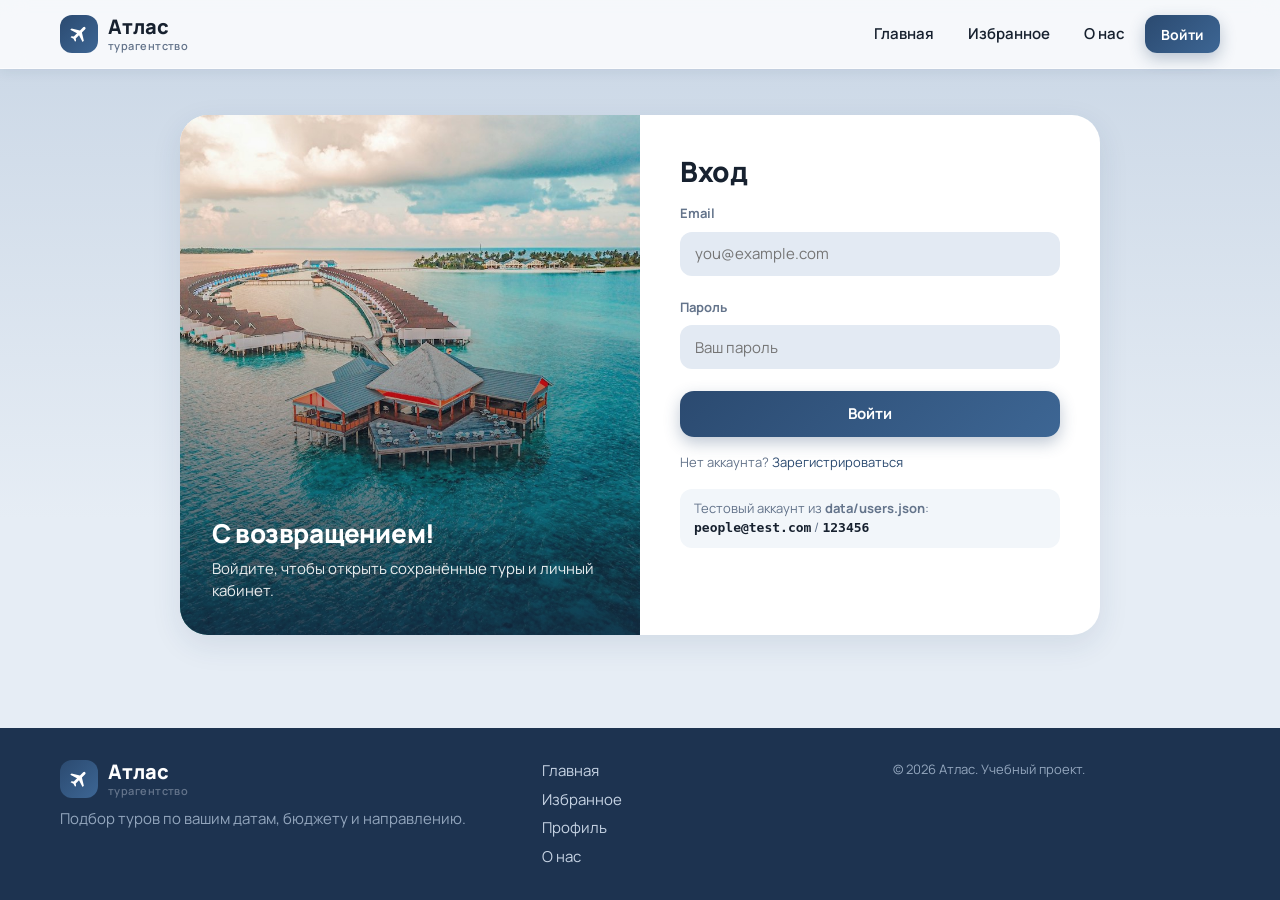
==== login.html @ 8e65e8e6 "Сайт турагентства" ====
<!DOCTYPE html>
<html lang="ru">
<head>
  <meta charset="UTF-8">
  <meta name="viewport" content="width=device-width, initial-scale=1.0">
  <title>Вход - Атлас</title>
  <link rel="preconnect" href="https://fonts.googleapis.com">
  <link rel="stylesheet" href="https://fonts.googleapis.com/css2?family=Manrope:wght@400;600;700;800&display=swap">
  <link rel="icon" href="images/favicon.svg" type="image/svg+xml">
  <link rel="stylesheet" href="css/style.css">
</head>
<body>
  <header id="site-header" class="site-header"></header>

  <main class="container auth-wrap">
    <div class="auth-card">
      <div class="auth-visual" style="background-image:url('images/maldives2.jpg')">
        <h2>С возвращением!</h2>
        <p>Войдите, чтобы открыть сохранённые туры и личный кабинет.</p>
      </div>

      <form class="auth-form" id="login-form" novalidate>
        <h1>Вход</h1>
        <div class="alert alert-error" id="form-error" hidden></div>

        <div>
          <label class="field-label" for="email">Email</label>
          <input class="input" type="email" id="email" autocomplete="email" placeholder="you@example.com" required>
          <div class="field-error" data-error-for="email"></div>
        </div>
        <div>
          <label class="field-label" for="password">Пароль</label>
          <input class="input" type="password" id="password" autocomplete="current-password" placeholder="Ваш пароль" required>
          <div class="field-error" data-error-for="password"></div>
        </div>

        <button type="submit" class="btn btn-primary btn-block">Войти</button>
        <p class="muted small">Нет аккаунта? <a href="register.html" id="to-register">Зарегистрироваться</a></p>
        <p class="demo-hint">Тестовый аккаунт из <b>data/users.json</b>:<br>
          <code>people@test.com</code> / <code>123456</code></p>
      </form>
    </div>
  </main>

  <footer id="site-footer" class="site-footer"></footer>

  <script src="js/store.js"></script>
  <script src="js/ui.js"></script>
  <script src="js/auth.js"></script>
</body>
</html>
---- css/style.css ----
/* Стили сайта турагентства */

:root {
  --bg: #c9d6e5;
  --bg-2: #e6edf5;
  --surface: #ffffff;
  --surface-2: #f2f6fa;
  --field: #e3eaf3;
  --line: #d6e0ea;
  --text: #17212f;
  --muted: #64748b;
  --primary: #2b4a70;
  --primary-2: #3d6694;
  --primary-soft: #dde7f2;
  --accent: #1f9d63;
  --star: #f2b01e;
  --danger: #d64545;
  --radius: 20px;
  --radius-sm: 12px;
  --shadow: 0 10px 30px rgba(31, 58, 95, .10);
  --shadow-sm: 0 3px 12px rgba(31, 58, 95, .08);
  --font: 'Manrope', 'Segoe UI', system-ui, -apple-system, Roboto, Arial, sans-serif;
}

* { box-sizing: border-box; }
html { scroll-behavior: smooth; }
body {
  margin: 0;
  font-family: var(--font);
  font-size: 15px;
  line-height: 1.5;
  color: var(--text);
  background: linear-gradient(180deg, var(--bg) 0%, var(--bg-2) 520px, var(--bg-2) 100%);
  min-height: 100vh;
  display: flex;
  flex-direction: column;
}
main { flex: 1; }
img { max-width: 100%; display: block; }
a { color: var(--primary); text-decoration: none; }
a:hover { color: var(--primary-2); }
h1, h2, h3, h4 { margin: 0; line-height: 1.2; letter-spacing: -.01em; }
p { margin: 0; }
button, input, select { font: inherit; color: inherit; }
[hidden] { display: none !important; }

.container { width: 100%; max-width: 1200px; margin: 0 auto; padding-inline: 20px; }
.muted { color: var(--muted); }
.small { font-size: 13px; }
.section { padding-block: 28px; }
.section-title { font-size: 26px; font-weight: 800; }
.card {
  background: var(--surface);
  border-radius: var(--radius);
  box-shadow: var(--shadow);
  padding: 24px;
}

/* Кнопки */
.btn {
  display: inline-flex; align-items: center; justify-content: center; gap: 8px;
  height: 46px; padding: 0 22px;
  border-radius: 14px; border: 0; cursor: pointer;
  font-weight: 700; font-size: 15px; white-space: nowrap;
  transition: background .2s, transform .1s, box-shadow .2s, opacity .2s;
}
.btn:active { transform: translateY(1px); }
.btn:disabled { opacity: .5; cursor: not-allowed; }
.btn-primary { background: linear-gradient(135deg, var(--primary) 0%, var(--primary-2) 100%); color: #fff; box-shadow: 0 6px 16px rgba(43, 74, 112, .3); }
.btn-primary:hover { color: #fff; box-shadow: 0 8px 22px rgba(43, 74, 112, .4); }
.btn-ghost { background: var(--primary-soft); color: var(--primary); }
.btn-ghost:hover { background: #cfdcec; }
.btn-outline { background: transparent; color: var(--text); border: 1.5px solid var(--line); }
.btn-outline:hover { border-color: var(--primary-2); color: var(--primary); }
.btn-danger { background: #fde8e8; color: var(--danger); }
.btn-danger:hover { background: #fbd5d5; color: var(--danger); }
.btn-sm { height: 38px; padding: 0 16px; font-size: 14px; border-radius: 12px; }
.btn-block { width: 100%; }
.btn svg { width: 18px; height: 18px; fill: currentColor; }

/* Шапка */
.site-header {
  position: sticky; top: env(safe-area-inset-top, 0px); z-index: 50;
  background: rgba(255, 255, 255, .82);
  backdrop-filter: blur(12px);
  border-bottom: 1px solid rgba(255, 255, 255, .6);
  box-shadow: var(--shadow-sm);
}
.header-inner { display: flex; align-items: center; justify-content: space-between; height: 68px; }
.logo { display: flex; align-items: center; gap: 10px; color: var(--text); }
.logo:hover { color: var(--text); }
.logo-mark {
  width: 38px; height: 38px; border-radius: 12px; display: grid; place-items: center;
  background: linear-gradient(135deg, var(--primary), var(--primary-2));
}
.logo-mark svg { width: 22px; height: 22px; fill: #fff; transform: rotate(45deg); }
.logo-text { font-weight: 800; font-size: 20px; line-height: 1; display: flex; flex-direction: column; }
.logo-text small { font-size: 11px; font-weight: 600; color: var(--muted); letter-spacing: .04em; margin-top: 3px; }
.nav { display: flex; align-items: center; gap: 6px; }
.nav-link {
  position: relative; padding: 8px 14px; border-radius: 10px;
  color: var(--text); font-weight: 600;
}
.nav-link:hover { background: var(--surface-2); color: var(--primary); }
.nav-link.is-active { color: var(--primary); background: var(--primary-soft); }
.badge {
  display: inline-grid; place-items: center; min-width: 20px; height: 20px; padding: 0 6px;
  margin-left: 6px; border-radius: 10px; background: var(--primary); color: #fff;
  font-size: 12px; font-weight: 700;
}
.nav-user {
  display: flex; align-items: center; gap: 8px; margin-left: 8px;
  padding: 4px 12px 4px 4px; border-radius: 30px; background: var(--surface-2);
  color: var(--text); font-weight: 600;
}
.nav-user.is-active, .nav-user:hover { background: var(--primary-soft); color: var(--primary); }
.burger { display: none; background: none; border: 0; padding: 8px; cursor: pointer; }
.burger span { display: block; width: 22px; height: 2px; background: var(--text); margin: 5px 0; border-radius: 2px; }

/* Аватар */
.avatar {
  width: 84px; height: 84px; border-radius: 50%;
  display: grid; place-items: center; flex-shrink: 0;
  background: linear-gradient(135deg, #8ea8c6, #5b7ea8); color: #fff;
  font-size: 30px; font-weight: 800; text-transform: uppercase;
}
.avatar-sm { width: 32px; height: 32px; font-size: 13px; }

/* Главная: hero и фильтры */
.hero {
  position: relative; overflow: hidden;
  border-radius: 28px; margin-top: 24px;
  min-height: 300px; padding: 44px 40px 110px;
  color: #fff;
  background: #2b4a70 url('../images/santorini1.jpg') center 40% / cover no-repeat;
}
.hero::before {
  content: ''; position: absolute; inset: 0;
  background: linear-gradient(90deg, rgba(20, 38, 62, .78) 0%, rgba(20, 38, 62, .35) 60%, rgba(20, 38, 62, .1) 100%);
}
.hero > * { position: relative; }
.hero h1 { font-size: clamp(28px, 4vw, 44px); font-weight: 800; max-width: 620px; }
.hero p { margin-top: 12px; font-size: 17px; max-width: 520px; opacity: .92; }

.filter-panel { position: relative; margin: -80px 20px 0; z-index: 2; }
.filter-head { display: flex; align-items: center; justify-content: space-between; margin-bottom: 18px; gap: 12px; flex-wrap: wrap; }
.filter-head h2 { font-size: 20px; font-weight: 800; }
.filter-grid {
  display: grid; gap: 18px 20px;
  grid-template-columns: 1.3fr 1.1fr 1.1fr;
}
.field-label { display: block; font-size: 13px; font-weight: 700; color: var(--muted); margin-bottom: 8px; }
.field-row { display: flex; gap: 8px; align-items: center; }
.field-row .sep { color: var(--muted); }
.field-row > .input, .field-row > .input-prefix { flex: 1 1 0; min-width: 0; }

.input, .select {
  width: 100%; height: 44px; padding: 0 14px;
  border: 1.5px solid transparent; border-radius: var(--radius-sm);
  background: var(--field); outline: none;
  transition: border-color .2s, background .2s;
}
.input:focus, .select:focus { border-color: var(--primary-2); background: #fff; }
.input.is-invalid { border-color: var(--danger); background: #fff5f5; }
.input[readonly] { color: var(--muted); }
.input-prefix { position: relative; flex: 1; }
.input-prefix > span { position: absolute; left: 12px; top: 50%; transform: translateY(-50%); color: var(--muted); font-weight: 700; pointer-events: none; }
.input-prefix .input { padding-left: 26px; }
.field-error { color: var(--danger); font-size: 13px; margin-top: 6px; min-height: 0; }

.chips { display: flex; flex-wrap: wrap; gap: 8px; }
.chip {
  height: 38px; padding: 0 14px; border-radius: 20px; cursor: pointer;
  border: 1.5px solid var(--line); background: #fff; font-weight: 600; font-size: 14px;
  transition: all .15s;
}
.chip:hover { border-color: var(--primary-2); }
.chip.is-active { background: var(--primary); border-color: var(--primary); color: #fff; }

.checkbox { display: inline-flex; align-items: center; gap: 10px; cursor: pointer; font-weight: 600; user-select: none; }
.checkbox input { width: 20px; height: 20px; accent-color: var(--primary); cursor: pointer; }

.filter-actions {
  display: flex; justify-content: flex-end; align-items: center; gap: 12px;
  margin-top: 22px; padding-top: 18px; border-top: 1px solid var(--line);
  flex-wrap: wrap;
}

/* Результаты */
.results-head { display: flex; align-items: center; justify-content: space-between; gap: 16px; flex-wrap: wrap; margin-bottom: 20px; }
.results-head .select { width: auto; min-width: 220px; background: #fff; }
.tours-grid { display: grid; grid-template-columns: repeat(auto-fill, minmax(270px, 1fr)); gap: 22px; }

.tour-card {
  position: relative; display: flex; flex-direction: column;
  background: var(--surface); border-radius: var(--radius); overflow: hidden;
  box-shadow: var(--shadow-sm); transition: transform .2s, box-shadow .2s;
}
.tour-card:hover { transform: translateY(-4px); box-shadow: var(--shadow); }
.tour-card-img { position: relative; aspect-ratio: 4 / 3; overflow: hidden; }
.tour-card-img img { width: 100%; height: 100%; object-fit: cover; transition: transform .4s; }
.tour-card:hover .tour-card-img img { transform: scale(1.05); }
.tour-card-nights {
  position: absolute; left: 12px; bottom: 12px;
  background: rgba(255, 255, 255, .92); color: var(--text);
  padding: 4px 10px; border-radius: 10px; font-size: 13px; font-weight: 700;
}
.fav-btn {
  position: absolute; top: 12px; right: 12px; z-index: 1;
  width: 40px; height: 40px; border-radius: 50%; border: 0; cursor: pointer;
  display: grid; place-items: center;
  background: rgba(255, 255, 255, .92); box-shadow: var(--shadow-sm);
  transition: transform .15s;
}
.fav-btn:hover { transform: scale(1.1); }
.fav-btn svg { width: 20px; height: 20px; fill: none; stroke: var(--primary); stroke-width: 2; }
.fav-btn.is-active svg { fill: #e5484d; stroke: #e5484d; }
.tour-card-body { padding: 16px 18px 18px; display: flex; flex-direction: column; gap: 6px; flex: 1; }
.tour-card-loc { display: flex; align-items: center; gap: 4px; font-size: 13px; color: var(--muted); font-weight: 600; }
.tour-card-loc svg { width: 15px; height: 15px; fill: currentColor; }
.tour-card-title { font-size: 17px; font-weight: 800; }
.tour-card-title a { color: var(--text); }
.tour-card-title a:hover { color: var(--primary); }
.tour-card-meta { display: flex; align-items: center; gap: 6px; font-size: 13px; flex-wrap: wrap; }
.stars { color: var(--star); letter-spacing: 1px; }
.rating { background: var(--accent); color: #fff; font-weight: 700; padding: 1px 7px; border-radius: 7px; font-size: 12px; }
.tour-card-foot { display: flex; align-items: center; justify-content: space-between; margin-top: auto; padding-top: 10px; }
.price { font-size: 22px; font-weight: 800; color: var(--accent); }

/* Состояния */
.state-box {
  text-align: center; padding: 48px 24px;
  background: var(--surface); border-radius: var(--radius); box-shadow: var(--shadow-sm);
  display: flex; flex-direction: column; align-items: center; gap: 12px;
}
.state-box h3 { font-size: 20px; }
.state-box p { color: var(--muted); max-width: 440px; }
.state-icon { width: 64px; height: 64px; border-radius: 50%; background: var(--primary-soft); display: grid; place-items: center; }
.state-icon svg { width: 30px; height: 30px; fill: var(--primary); }
.state-error h3 { color: var(--danger); }
.loader { display: flex; justify-content: center; padding: 60px 0; }
.loader::after {
  content: ''; width: 40px; height: 40px; border-radius: 50%;
  border: 4px solid var(--primary-soft); border-top-color: var(--primary);
  animation: spin .8s linear infinite;
}
@keyframes spin { to { transform: rotate(360deg); } }

/* Страница тура */
.breadcrumbs { display: flex; gap: 8px; align-items: center; font-size: 14px; color: var(--muted); padding-top: 22px; flex-wrap: wrap; }
.breadcrumbs a { color: var(--muted); }
.breadcrumbs a:hover { color: var(--primary); }

.tour-layout { display: grid; grid-template-columns: minmax(0, 1fr) 360px; gap: 24px; align-items: start; margin-top: 16px; }
.tour-main { display: flex; flex-direction: column; gap: 22px; }

.tour-title-row { display: flex; justify-content: space-between; align-items: flex-start; gap: 20px; flex-wrap: wrap; }
.tag { display: inline-flex; align-items: center; gap: 6px; background: #e3f5ec; color: var(--accent); font-weight: 700; font-size: 12px; padding: 4px 10px; border-radius: 8px; }
.tag svg { width: 14px; height: 14px; fill: currentColor; flex-shrink: 0; }
.tour-title { font-size: clamp(24px, 3vw, 32px); font-weight: 800; margin-top: 10px; }
.tour-sub { display: flex; align-items: center; gap: 12px; flex-wrap: wrap; margin-top: 8px; color: var(--muted); font-size: 14px; }
.tour-sub .loc { display: inline-flex; align-items: center; gap: 4px; }
.tour-sub svg { width: 16px; height: 16px; fill: currentColor; }
.tour-price-box { text-align: right; }
.tour-price-box .price { font-size: 30px; }

.gallery {
  display: grid; gap: 10px;
  grid-template-columns: 2fr 1fr 1fr;
  grid-template-rows: 190px 190px;
}
.gallery button { padding: 0; border: 0; cursor: zoom-in; border-radius: 16px; overflow: hidden; background: var(--field); }
.gallery button:first-child { grid-row: span 2; }
.gallery img { width: 100%; height: 100%; object-fit: cover; transition: transform .4s; }
.gallery button:hover img { transform: scale(1.05); }

.features { display: grid; grid-template-columns: repeat(5, 1fr); gap: 12px; }
.feature { display: flex; flex-direction: column; align-items: center; text-align: center; gap: 8px; padding: 16px 8px; background: var(--surface-2); border-radius: 16px; }
.feature-icon { width: 46px; height: 46px; border-radius: 50%; background: #fff; display: grid; place-items: center; box-shadow: var(--shadow-sm); }
.feature-icon svg { width: 22px; height: 22px; fill: var(--primary); }
.feature b { font-size: 13px; }
.feature span { font-size: 12px; color: var(--muted); line-height: 1.3; }

.tabs { display: flex; gap: 4px; border-bottom: 1.5px solid var(--line); overflow-x: auto; }
.tab {
  background: none; border: 0; cursor: pointer; white-space: nowrap;
  padding: 12px 18px; font-weight: 700; color: var(--muted);
  border-bottom: 3px solid transparent; margin-bottom: -1.5px;
}
.tab:hover { color: var(--primary); }
.tab.is-active { color: var(--primary); border-bottom-color: var(--primary); }
.tab-panel { padding-top: 20px; }
.tab-panel h3 { font-size: 18px; margin-bottom: 10px; }
.tab-panel h3:not(:first-child) { margin-top: 24px; }
.tab-panel p { color: #3b4757; }

.check-list { list-style: none; padding: 0; margin: 0; display: grid; grid-template-columns: 1fr 1fr; gap: 10px 20px; }
.check-list li { display: flex; align-items: flex-start; gap: 10px; }
.check-list li::before {
  content: ''; flex-shrink: 0; width: 20px; height: 20px; border-radius: 50%; margin-top: 1px;
  background: var(--accent) url("data:image/svg+xml,%3Csvg xmlns='http://www.w3.org/2000/svg' viewBox='0 0 24 24'%3E%3Cpath fill='white' d='M9.5 16.2l-4.2-4.2-1.4 1.4 5.6 5.6 11-11-1.4-1.4z'/%3E%3C/svg%3E") center / 14px no-repeat;
}
.info-table { width: 100%; border-collapse: collapse; }
.info-table td { padding: 10px 0; border-bottom: 1px solid var(--line); vertical-align: top; }
.info-table td:first-child { color: var(--muted); width: 40%; padding-right: 12px; }
.info-table td:last-child { font-weight: 600; }

.timeline { list-style: none; margin: 0; padding: 0; position: relative; }
.timeline li { position: relative; padding: 0 0 18px 34px; }
.timeline li::before { content: ''; position: absolute; left: 7px; top: 6px; bottom: -6px; width: 2px; background: var(--line); }
.timeline li:last-child::before { display: none; }
.timeline li::after { content: ''; position: absolute; left: 0; top: 3px; width: 16px; height: 16px; border-radius: 50%; background: #fff; border: 4px solid var(--primary-2); }
.timeline b { display: block; }
.timeline span { color: #3b4757; }

.amenities { display: flex; flex-wrap: wrap; gap: 10px; }
.amenity { background: var(--surface-2); border-radius: 12px; padding: 8px 14px; font-weight: 600; font-size: 14px; }

.review { padding: 16px; background: var(--surface-2); border-radius: 16px; }
.review + .review { margin-top: 12px; }
.review-head { display: flex; justify-content: space-between; align-items: center; margin-bottom: 6px; }
.review-score { display: flex; align-items: center; gap: 16px; margin-bottom: 18px; }
.review-score .big { font-size: 44px; font-weight: 800; color: var(--accent); line-height: 1; }

.side-card { position: sticky; top: calc(env(safe-area-inset-top, 0px) + 88px); display: flex; flex-direction: column; gap: 16px; }
.side-card h3 { font-size: 19px; }
.calc-row { display: flex; justify-content: space-between; font-size: 14px; color: #3b4757; padding: 7px 0; }
.calc-row b { color: var(--text); }
.calc-total { display: flex; justify-content: space-between; align-items: center; border-top: 1.5px solid var(--line); padding-top: 12px; }
.calc-total b { font-size: 16px; }
.stepper { display: flex; align-items: center; justify-content: space-between; background: var(--field); border-radius: var(--radius-sm); padding: 4px; }
.stepper button { width: 36px; height: 36px; border: 0; border-radius: 10px; background: #fff; cursor: pointer; font-size: 20px; font-weight: 700; color: var(--primary); }
.stepper button:disabled { opacity: .4; cursor: not-allowed; }
.stepper output { font-weight: 700; }
.fav-big { height: 50px; font-size: 16px; }
.fav-big svg { fill: none; stroke: currentColor; stroke-width: 2; width: 20px; height: 20px; }
.fav-big.is-active { background: #fde8ea; color: #e5484d; box-shadow: none; }
.fav-big.is-active svg { fill: #e5484d; stroke: #e5484d; }

/* лайтбокс */
.lightbox { position: fixed; inset: 0; z-index: 100; background: rgba(10, 18, 30, .9); display: grid; place-items: center; padding: 20px; }
.lightbox img { max-height: 86vh; border-radius: 14px; }
.lightbox-close, .lightbox-nav { position: absolute; border: 0; cursor: pointer; background: rgba(255, 255, 255, .15); color: #fff; border-radius: 50%; width: 46px; height: 46px; font-size: 24px; }
.lightbox-close { top: 20px; right: 20px; }
.lightbox-prev { left: 20px; top: 50%; }
.lightbox-next { right: 20px; top: 50%; }

/* Избранное */
.page-head { padding-top: 32px; padding-bottom: 8px; }
.page-head h1 { font-size: clamp(26px, 3vw, 34px); font-weight: 800; }
.page-head p { margin-top: 6px; }
.fav-list { display: flex; flex-direction: column; gap: 16px; }
.fav-item {
  display: grid; grid-template-columns: 220px 1fr auto; gap: 20px; align-items: center;
  background: var(--surface); border-radius: var(--radius); padding: 14px; box-shadow: var(--shadow-sm);
}
.fav-item-img { border-radius: 14px; overflow: hidden; aspect-ratio: 4 / 3; }
.fav-item-img img { width: 100%; height: 100%; object-fit: cover; }
.fav-item h3 { font-size: 19px; font-weight: 800; }
.fav-item-tags { display: flex; flex-wrap: wrap; gap: 8px; margin-top: 10px; }
.fav-item-tags span { background: var(--surface-2); padding: 4px 10px; border-radius: 8px; font-size: 13px; font-weight: 600; }
.fav-item-side { display: flex; flex-direction: column; align-items: flex-end; gap: 10px; padding-right: 8px; }
.fav-item-side .actions { display: flex; gap: 8px; }
.icon-btn { width: 38px; height: 38px; border: 0; border-radius: 12px; cursor: pointer; display: grid; place-items: center; background: #fde8e8; }
.icon-btn svg { width: 18px; height: 18px; fill: var(--danger); }

/* Авторизация */
.auth-wrap { display: grid; place-items: center; padding-block: 40px; }
.auth-card {
  display: grid; grid-template-columns: 1fr 1fr; width: 100%; max-width: 920px;
  background: var(--surface); border-radius: 28px; overflow: hidden; box-shadow: var(--shadow);
}
.auth-visual { position: relative; min-height: 520px; background: center / cover no-repeat; color: #fff; padding: 32px; display: flex; flex-direction: column; justify-content: flex-end; }
.auth-visual::before { content: ''; position: absolute; inset: 0; background: linear-gradient(180deg, rgba(20, 38, 62, 0) 30%, rgba(20, 38, 62, .85) 100%); }
.auth-visual > * { position: relative; }
.auth-visual h2 { font-size: 26px; font-weight: 800; }
.auth-visual p { margin-top: 8px; opacity: .9; }
.auth-form { padding: 40px; display: flex; flex-direction: column; gap: 16px; }
.auth-form h1 { font-size: 28px; font-weight: 800; }
.form-grid { display: grid; grid-template-columns: 1fr 1fr; gap: 14px; }
.form-grid .full { grid-column: 1 / -1; }
.alert { padding: 12px 14px; border-radius: 12px; font-size: 14px; font-weight: 600; }
.alert-error { background: #fdecec; color: var(--danger); }
.alert-info { background: var(--primary-soft); color: var(--primary); }
.demo-hint { font-size: 13px; background: var(--surface-2); padding: 10px 14px; border-radius: 12px; color: var(--muted); }
.demo-hint code { color: var(--text); font-weight: 700; }

/* Профиль */
.profile-wrap { max-width: 860px; margin: 0 auto; padding-block: 32px; display: flex; flex-direction: column; gap: 20px; }
.profile-top { display: flex; align-items: center; gap: 20px; flex-wrap: wrap; }
.profile-top .info { flex: 1; min-width: 200px; }
.profile-top h1 { font-size: 26px; font-weight: 800; }
.member-tag { display: inline-block; margin-top: 8px; background: #e3f5ec; color: var(--accent); font-size: 12px; font-weight: 700; padding: 4px 10px; border-radius: 8px; }
.stats { display: grid; grid-template-columns: repeat(4, 1fr); gap: 12px; }
.stat { background: var(--surface-2); border-radius: 16px; padding: 16px; text-align: center; }
.stat b { display: block; font-size: 26px; font-weight: 800; color: var(--primary); }
.stat span { font-size: 13px; color: var(--muted); font-weight: 600; }
.mini-tour { display: flex; gap: 14px; align-items: center; padding: 12px; background: var(--surface-2); border-radius: 16px; color: var(--text); }
.mini-tour:hover { color: var(--text); background: var(--primary-soft); }
.mini-tour + .mini-tour { margin-top: 10px; }
.mini-tour img { width: 96px; height: 72px; object-fit: cover; border-radius: 12px; flex-shrink: 0; }
.mini-tour .grow { flex: 1; min-width: 0; }
.mini-tour h4 { font-size: 15px; }
.mini-tour .price { font-size: 18px; }
.profile-actions { display: flex; gap: 12px; }
.profile-actions .btn-primary { flex: 1; }
.json-view {
  background: #0f1b2b; color: #cfe3ff; border-radius: 14px; padding: 16px;
  font: 13px/1.5 Consolas, 'Courier New', monospace; overflow-x: auto; max-height: 360px; white-space: pre;
}

/* О нас */
.about-grid { display: grid; grid-template-columns: repeat(3, 1fr); gap: 18px; }
.about-grid .card h3 { margin: 12px 0 6px; font-size: 18px; }

/* Подвал */
.site-footer { margin-top: 48px; background: #1d3350; color: #c6d3e3; padding-block: 32px; }
.site-footer .muted { color: #93a6bd; }
.footer-inner { display: grid; grid-template-columns: 1.4fr 1fr 1fr; gap: 24px; align-items: start; }
.logo-footer .logo-text { color: #fff; }
.logo-footer { margin-bottom: 10px; }
.footer-nav { display: flex; flex-direction: column; gap: 6px; }
.footer-nav a { color: #c6d3e3; }
.footer-nav a:hover { color: #fff; }

/* Уведомления */
.toasts { position: fixed; right: 20px; bottom: calc(env(safe-area-inset-bottom, 0px) + 20px); z-index: 200; display: flex; flex-direction: column; gap: 10px; }
.toast {
  background: var(--text); color: #fff; padding: 12px 18px; border-radius: 12px;
  box-shadow: var(--shadow); font-weight: 600; max-width: 340px;
  animation: toast-in .25s ease; transition: opacity .3s, transform .3s;
}
.toast-success { background: var(--accent); }
.toast-error { background: var(--danger); }
.toast.is-hiding { opacity: 0; transform: translateY(8px); }
@keyframes toast-in { from { opacity: 0; transform: translateY(10px); } }

/* Адаптивность */
@media (max-width: 1000px) {
  .filter-grid { grid-template-columns: 1fr 1fr; }
  .tour-layout { grid-template-columns: minmax(0, 1fr); }
  .side-card { position: static; }
  .features { grid-template-columns: repeat(3, 1fr); }
}
@media (max-width: 760px) {
  .burger { display: block; }
  .nav {
    position: absolute; top: 68px; left: 0; right: 0;
    flex-direction: column; align-items: stretch; gap: 4px;
    background: #fff; padding: 12px 20px 18px; box-shadow: var(--shadow);
    display: none;
  }
  .menu-open .nav { display: flex; }
  .nav-user { margin-left: 0; }
  .hero { padding: 32px 22px 100px; border-radius: 20px; }
  .filter-panel { margin: -76px 0 0; }
  .card { padding: 18px; }
  .filter-grid { grid-template-columns: 1fr; }
  .filter-actions .btn { flex: 1; }
  .gallery { grid-template-columns: 1fr 1fr; grid-template-rows: 200px 120px 120px; }
  .gallery button:first-child { grid-column: span 2; grid-row: auto; }
  .features { grid-template-columns: repeat(2, 1fr); }
  .check-list { grid-template-columns: 1fr; }
  .fav-item { grid-template-columns: 1fr; }
  .fav-item-side { align-items: stretch; padding: 0 4px 4px; }
  .fav-item-side .actions .btn { flex: 1; }
  .auth-card { grid-template-columns: 1fr; }
  .auth-visual { min-height: 180px; }
  .auth-form { padding: 24px; }
  .form-grid { grid-template-columns: 1fr; }
  .stats { grid-template-columns: repeat(2, 1fr); }
  .about-grid { grid-template-columns: 1fr; }
  .footer-inner { grid-template-columns: 1fr; }
  .tour-price-box { text-align: left; }
  .profile-actions { flex-direction: column; }
  .profile-actions .btn { flex: none; width: 100%; }
  .input[type="date"] { padding: 0 8px; font-size: 14px; }
}
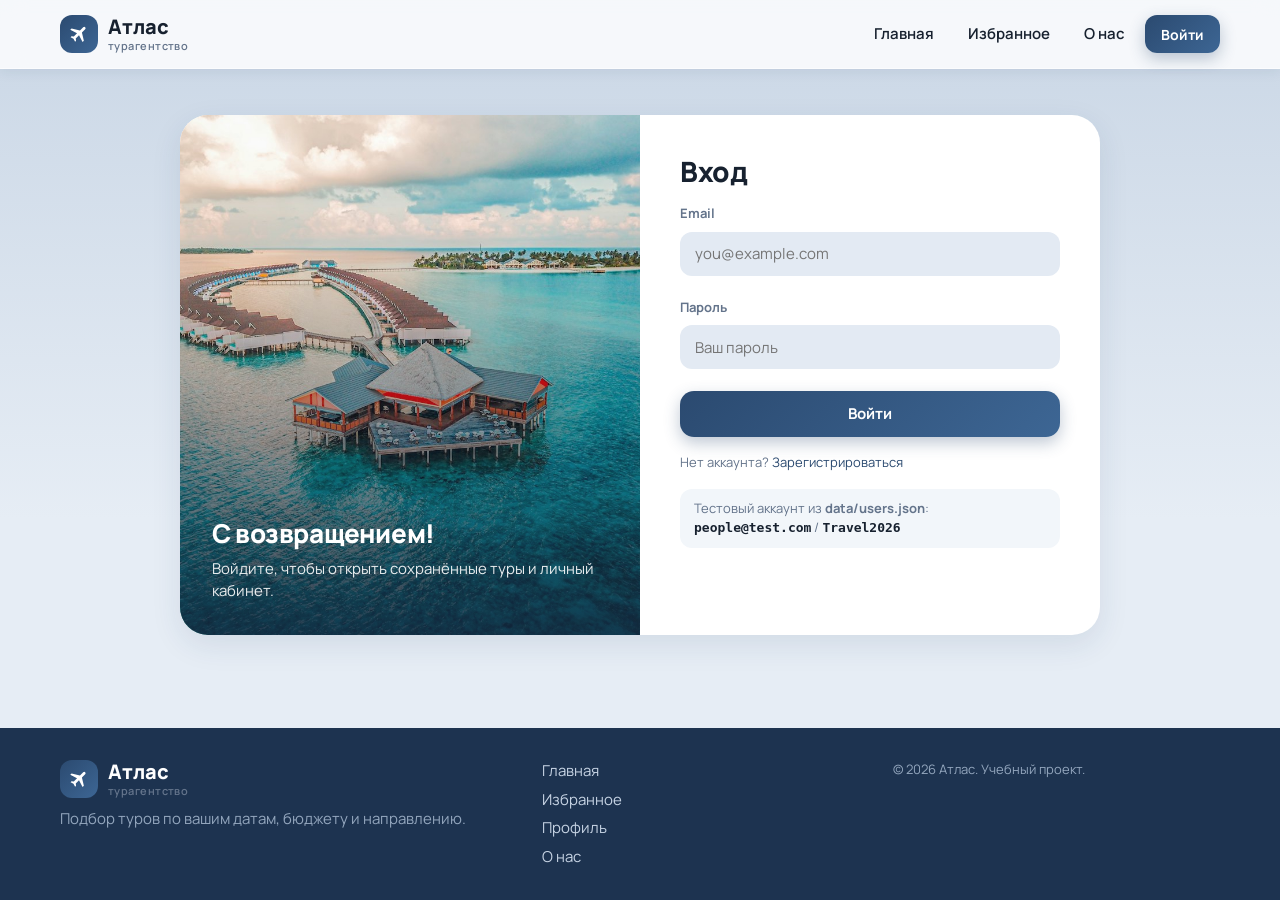
==== commit 28c69810: "Исправления профиля и входа" ====
--- a/login.html
+++ b/login.html
@@ -37,7 +37,7 @@
         <button type="submit" class="btn btn-primary btn-block">Войти</button>
         <p class="muted small">Нет аккаунта? <a href="register.html" id="to-register">Зарегистрироваться</a></p>
         <p class="demo-hint">Тестовый аккаунт из <b>data/users.json</b>:<br>
-          <code>people@test.com</code> / <code>123456</code></p>
+          <code>people@test.com</code> / <code>Travel2026</code></p>
       </form>
     </div>
   </main>
--- a/css/style.css
+++ b/css/style.css
@@ -281,11 +281,11 @@
 .feature b { font-size: 13px; }
 .feature span { font-size: 12px; color: var(--muted); line-height: 1.3; }
 
-.tabs { display: flex; gap: 4px; border-bottom: 1.5px solid var(--line); overflow-x: auto; }
+.tabs { display: flex; gap: 4px; border-bottom: 1.5px solid var(--line); overflow-x: auto; overflow-y: hidden; scrollbar-width: thin; }
 .tab {
   background: none; border: 0; cursor: pointer; white-space: nowrap;
   padding: 12px 18px; font-weight: 700; color: var(--muted);
-  border-bottom: 3px solid transparent; margin-bottom: -1.5px;
+  border-bottom: 3px solid transparent;
 }
 .tab:hover { color: var(--primary); }
 .tab.is-active { color: var(--primary); border-bottom-color: var(--primary); }
@@ -390,7 +390,6 @@
 .profile-top { display: flex; align-items: center; gap: 20px; flex-wrap: wrap; }
 .profile-top .info { flex: 1; min-width: 200px; }
 .profile-top h1 { font-size: 26px; font-weight: 800; }
-.member-tag { display: inline-block; margin-top: 8px; background: #e3f5ec; color: var(--accent); font-size: 12px; font-weight: 700; padding: 4px 10px; border-radius: 8px; }
 .stats { display: grid; grid-template-columns: repeat(4, 1fr); gap: 12px; }
 .stat { background: var(--surface-2); border-radius: 16px; padding: 16px; text-align: center; }
 .stat b { display: block; font-size: 26px; font-weight: 800; color: var(--primary); }
